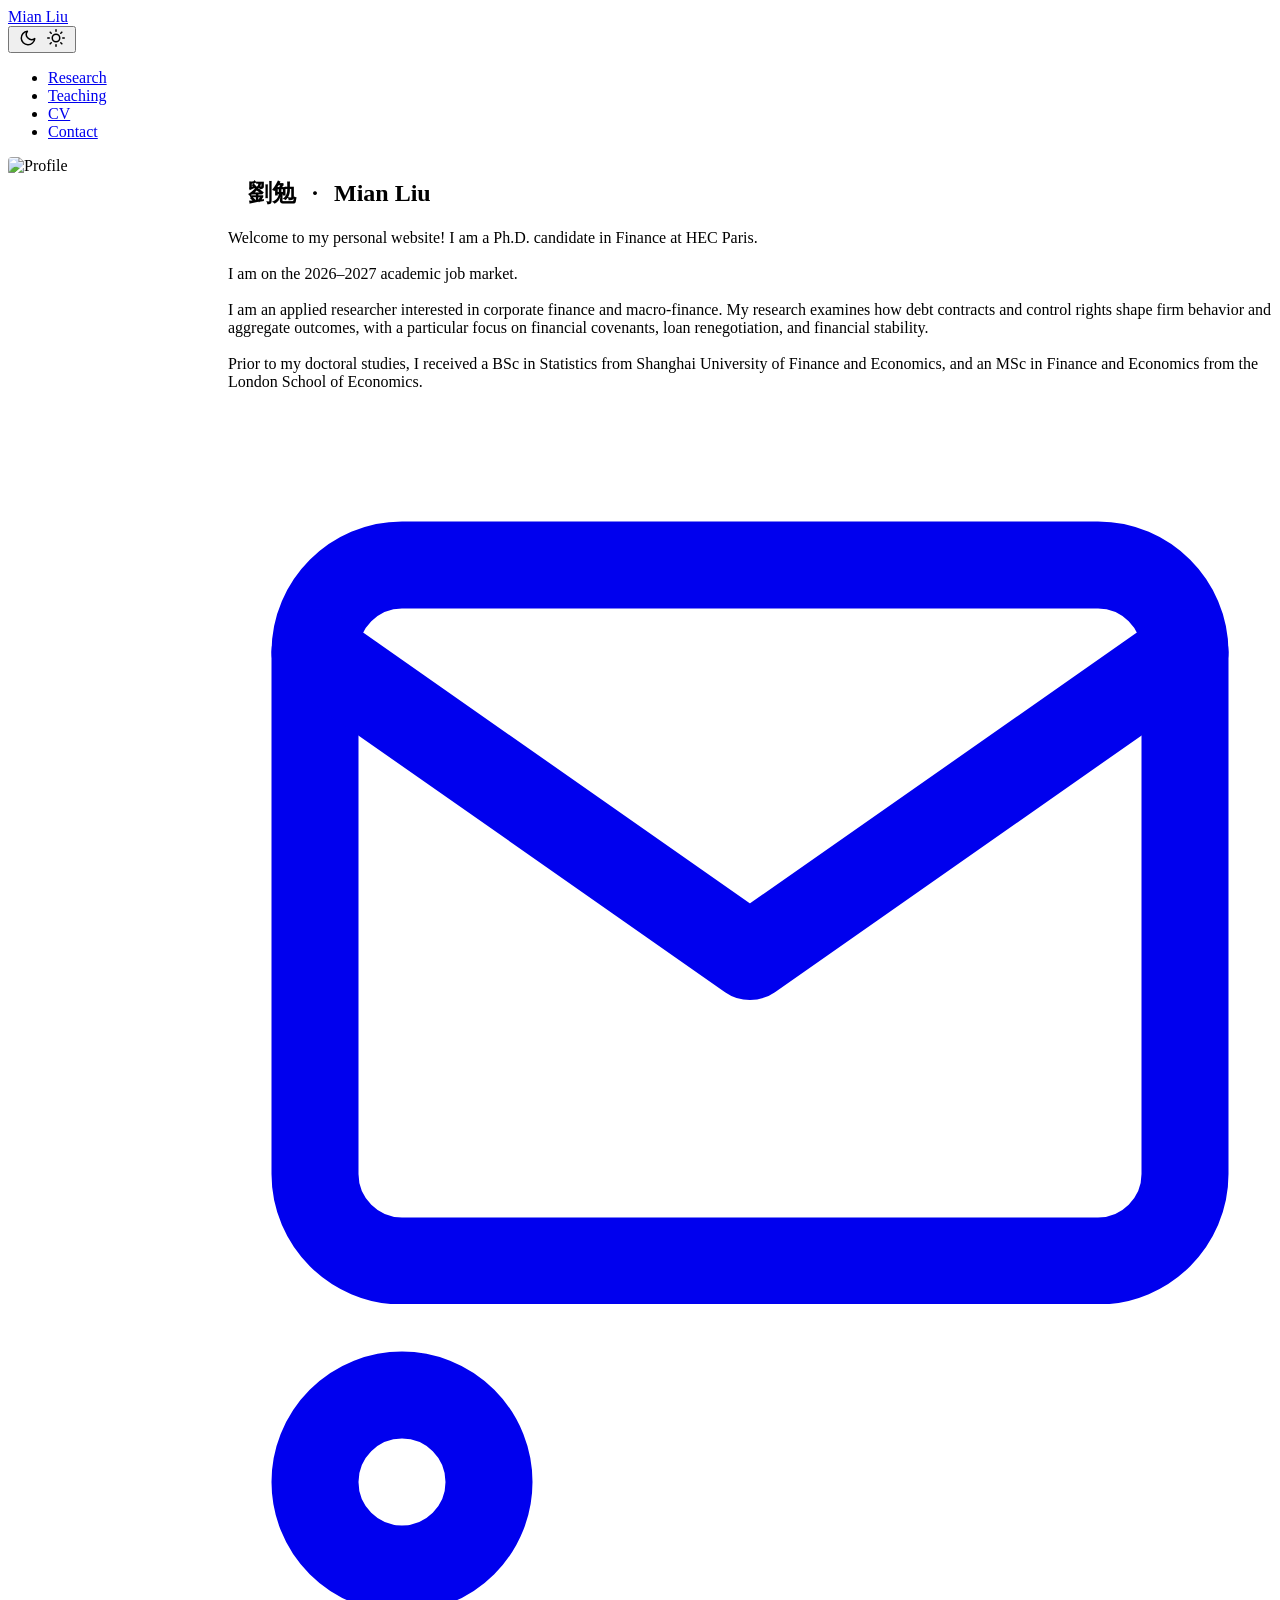
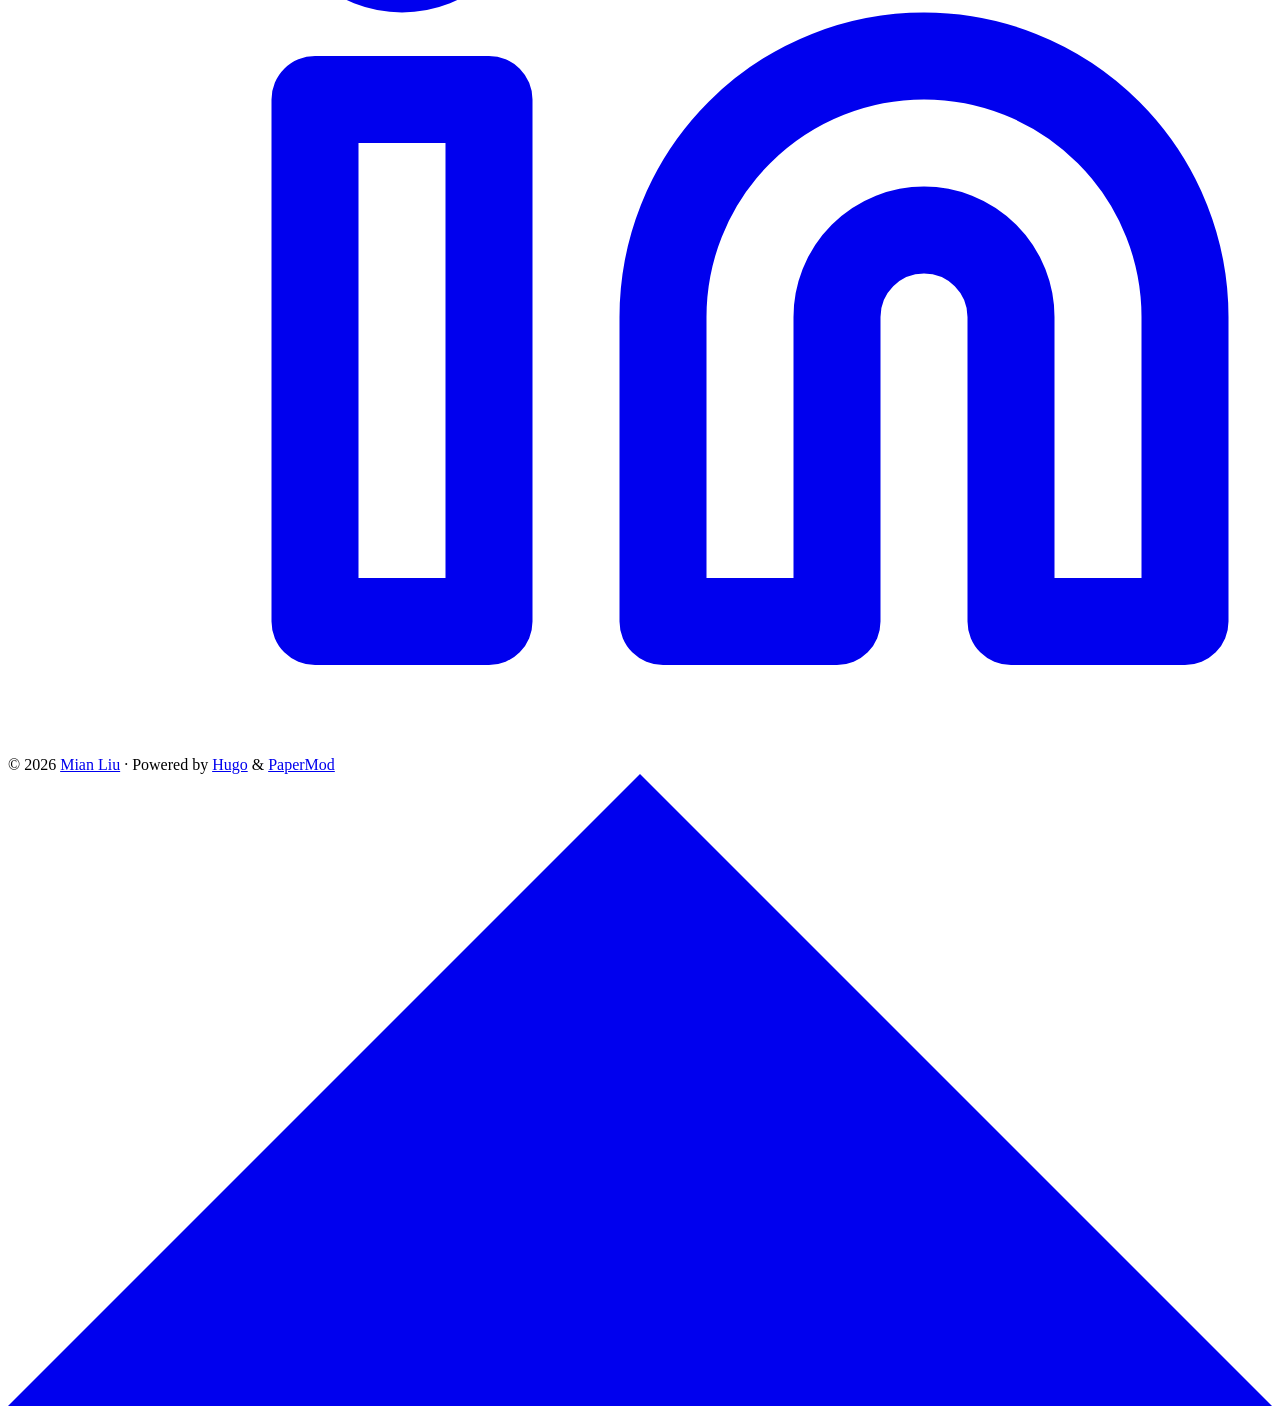
==== public/index.html @ 2e4a5d7d "Initial Hugo site" ====
<!DOCTYPE html>
<html lang="en" dir="auto" data-theme="auto">

<head>
	<meta name="generator" content="Hugo 0.159.2"><script src="/livereload.js?mindelay=10&amp;v=2&amp;port=1313&amp;path=livereload" data-no-instant defer></script><meta charset="utf-8">
<meta http-equiv="X-UA-Compatible" content="IE=edge">
<meta name="viewport" content="width=device-width, initial-scale=1, shrink-to-fit=no">
<meta name="robots" content="noindex, nofollow">
<title>Mian Liu</title>

<meta name="description" content="">
<meta name="author" content="">
<link rel="canonical" href="http://localhost:1313/">
<link crossorigin="anonymous" href="/assets/css/stylesheet.12c2a9741ca11283a8c9490ec55f99354983296b3081fb38ef15568bbf6c0d68.css" integrity="sha256-EsKpdByhEoOoyUkOxV&#43;ZNUmDKWswgfs47xVWi79sDWg=" rel="preload stylesheet" as="style">
<link rel="icon" href="http://localhost:1313/favicon.ico">
<link rel="icon" type="image/png" sizes="16x16" href="http://localhost:1313/favicon-16x16.png">
<link rel="icon" type="image/png" sizes="32x32" href="http://localhost:1313/favicon-32x32.png">
<link rel="apple-touch-icon" href="http://localhost:1313/apple-touch-icon.png">
<link rel="mask-icon" href="http://localhost:1313/safari-pinned-tab.svg">
<meta name="theme-color" content="#2e2e33">
<meta name="msapplication-TileColor" content="#2e2e33">
<link rel="alternate" type="application/rss+xml" href="http://localhost:1313/index.xml" title="rss">
<link rel="alternate" hreflang="en" href="http://localhost:1313/">
<noscript>
    <style>
        #theme-toggle,
        .top-link {
            display: none;
        }

    </style>
    <style>
        @media (prefers-color-scheme: dark) {
            :root {
                --theme: rgb(29, 30, 32);
                --entry: rgb(46, 46, 51);
                --primary: rgb(218, 218, 219);
                --secondary: rgb(155, 156, 157);
                --tertiary: rgb(65, 66, 68);
                --content: rgb(196, 196, 197);
                --code-block-bg: rgb(46, 46, 51);
                --code-bg: rgb(55, 56, 62);
                --border: rgb(51, 51, 51);
                color-scheme: dark;
            }

            .list {
                background: var(--theme);
            }

            .toc {
                background: var(--entry);
            }
        }

        @media (prefers-color-scheme: light) {
            .list::-webkit-scrollbar-thumb {
                border-color: var(--code-bg);
            }
        }

    </style>
</noscript>
<script>
    if (localStorage.getItem("pref-theme") === "dark") {
        document.querySelector("html").dataset.theme = 'dark';
    } else if (localStorage.getItem("pref-theme") === "light") {
       document.querySelector("html").dataset.theme = 'light';
    } else if (window.matchMedia('(prefers-color-scheme: dark)').matches) {
        document.querySelector("html").dataset.theme = 'dark';
    } else {
        document.querySelector("html").dataset.theme = 'light';
    }

</script>
</head>
<body class="list" id="top">
    <header class="header">
    <nav class="nav">
        <div class="logo">
            <a href="http://localhost:1313/" accesskey="h" title="Mian Liu (Alt + H)">Mian Liu</a>
            <div class="logo-switches">
                <button id="theme-toggle" accesskey="t" title="(Alt + T)" aria-label="Toggle theme">
                    <svg id="moon" xmlns="http://www.w3.org/2000/svg" width="24" height="18" viewBox="0 0 24 24"
                        fill="none" stroke="currentColor" stroke-width="2" stroke-linecap="round"
                        stroke-linejoin="round">
                        <path d="M21 12.79A9 9 0 1 1 11.21 3 7 7 0 0 0 21 12.79z"></path>
                    </svg>
                    <svg id="sun" xmlns="http://www.w3.org/2000/svg" width="24" height="18" viewBox="0 0 24 24"
                        fill="none" stroke="currentColor" stroke-width="2" stroke-linecap="round"
                        stroke-linejoin="round">
                        <circle cx="12" cy="12" r="5"></circle>
                        <line x1="12" y1="1" x2="12" y2="3"></line>
                        <line x1="12" y1="21" x2="12" y2="23"></line>
                        <line x1="4.22" y1="4.22" x2="5.64" y2="5.64"></line>
                        <line x1="18.36" y1="18.36" x2="19.78" y2="19.78"></line>
                        <line x1="1" y1="12" x2="3" y2="12"></line>
                        <line x1="21" y1="12" x2="23" y2="12"></line>
                        <line x1="4.22" y1="19.78" x2="5.64" y2="18.36"></line>
                        <line x1="18.36" y1="5.64" x2="19.78" y2="4.22"></line>
                    </svg>
                </button>
            </div>
        </div>
        <ul id="menu">
            <li>
                <a href="http://localhost:1313/research/" title="Research">
                    <span>Research</span>
                </a>
            </li>
            <li>
                <a href="http://localhost:1313/teaching/" title="Teaching">
                    <span>Teaching</span>
                </a>
            </li>
            <li>
                <a href="http://localhost:1313/files/cv_mliu.pdf" title="CV">
                    <span>CV</span>
                </a>
            </li>
            <li>
                <a href="http://localhost:1313/contact/" title="Contact">
                    <span>Contact</span>
                </a>
            </li>
        </ul>
    </nav>
</header>
<main class="main"> 
<article class="first-entry home-info">
  <div style="display: flex; align-items: flex-start; gap: 2.5rem; width: 100%;">

    
    <div style="flex-shrink: 0;">
      <img src="/images/profile.png" alt="Profile"
           style="width: 180px; display: block; border-radius: 4px;">
    </div>

    
    <div style="flex: 1; min-width: 0; width: 100%;">
      <h1 class="home-info-title"><span style='margin: 0 20px;'> 劉勉 <span style='margin: 0 10px;'>·</span> Mian Liu</h1>
      <div class="entry-content">
        <p style="max-width: 100%; margin: 0; white-space: normal;">Welcome to my personal website! I am a Ph.D. candidate in Finance at HEC Paris.<br><br>
  I am on the 2026–2027 academic job market.<br><br>
  I am an applied researcher interested in corporate finance and macro-finance. 
  My research examines how debt contracts and control rights shape firm behavior and aggregate outcomes, with a particular focus on financial covenants, loan renegotiation, and financial stability.<br><br>
  Prior to my doctoral studies, I received a BSc in Statistics from Shanghai University of Finance and Economics, and an MSc in Finance and Economics from the London School of Economics.
  </p>
      </div>
      <div class="social-icons">
        <a href="mailto:mian.liu@hec.edu" target="_blank" rel="noopener noreferrer me"><svg xmlns="http://www.w3.org/2000/svg" viewBox="0 0 24 21" fill="none" stroke="currentColor" stroke-width="2"
    stroke-linecap="round" stroke-linejoin="round">
    <path d="M4 4h16c1.1 0 2 .9 2 2v12c0 1.1-.9 2-2 2H4c-1.1 0-2-.9-2-2V6c0-1.1.9-2 2-2z"></path>
    <polyline points="22,6 12,13 2,6"></polyline>
</svg>
        </a>
        <a href="https://www.linkedin.com/in/mian-liu-a80a751a4/" target="_blank" rel="noopener noreferrer me"><svg xmlns="http://www.w3.org/2000/svg" viewBox="0 0 24 24" fill="none" stroke="currentColor" stroke-width="2"
    stroke-linecap="round" stroke-linejoin="round">
    <path d="M16 8a6 6 0 0 1 6 6v7h-4v-7a2 2 0 0 0-2-2 2 2 0 0 0-2 2v7h-4v-7a6 6 0 0 1 6-6z"></path>
    <rect x="2" y="9" width="4" height="12"></rect>
    <circle cx="4" cy="4" r="2"></circle>
</svg>
        </a>
      </div>
    </div>

  </div>
</article>
    </main>
    
<footer class="footer">
        <span>&copy; 2026 <a href="http://localhost:1313/">Mian Liu</a></span> · 

    <span>
        Powered by
        <a href="https://gohugo.io/" rel="noopener noreferrer" target="_blank">Hugo</a> &
        <a href="https://github.com/adityatelange/hugo-PaperMod/" rel="noopener" target="_blank">PaperMod</a>
    </span>
</footer>
<a href="#top" aria-label="go to top" title="Go to Top (Alt + G)" class="top-link" id="top-link" accesskey="g">
    <svg xmlns="http://www.w3.org/2000/svg" viewBox="0 0 12 6" fill="currentColor">
        <path d="M12 6H0l6-6z" />
    </svg>
</a>

<script>
    let menu = document.getElementById('menu');
    if (menu) {
        
        const scrollPosition = localStorage.getItem("menu-scroll-position");
        if (scrollPosition) {
            menu.scrollLeft = parseInt(scrollPosition, 10);
        }
        
        menu.onscroll = function () {
            localStorage.setItem("menu-scroll-position", menu.scrollLeft);
        }
    }

    document.querySelectorAll('a[href^="#"]').forEach(anchor => {
        anchor.addEventListener("click", function (e) {
            e.preventDefault();
            var id = this.getAttribute("href").substr(1);
            if (!window.matchMedia('(prefers-reduced-motion: reduce)').matches) {
                document.querySelector(`[id='${decodeURIComponent(id)}']`).scrollIntoView({
                    behavior: "smooth"
                });
            } else {
                document.querySelector(`[id='${decodeURIComponent(id)}']`).scrollIntoView();
            }
            if (id === "top") {
                history.replaceState(null, null, " ");
            } else {
                history.pushState(null, null, `#${id}`);
            }
        });
    });

</script>
<script>
    var mybutton = document.getElementById("top-link");
    window.onscroll = function () {
        if (document.body.scrollTop > 800 || document.documentElement.scrollTop > 800) {
            mybutton.style.visibility = "visible";
            mybutton.style.opacity = "1";
        } else {
            mybutton.style.visibility = "hidden";
            mybutton.style.opacity = "0";
        }
    };

</script>
<script>
    document.getElementById("theme-toggle").addEventListener("click", () => {
        const html = document.querySelector("html");
        if (html.dataset.theme === "dark") {
            html.dataset.theme = 'light';
            localStorage.setItem("pref-theme", 'light');
        } else {
            html.dataset.theme = 'dark';
            localStorage.setItem("pref-theme", 'dark');
        }
    })

</script>
</body>

</html>
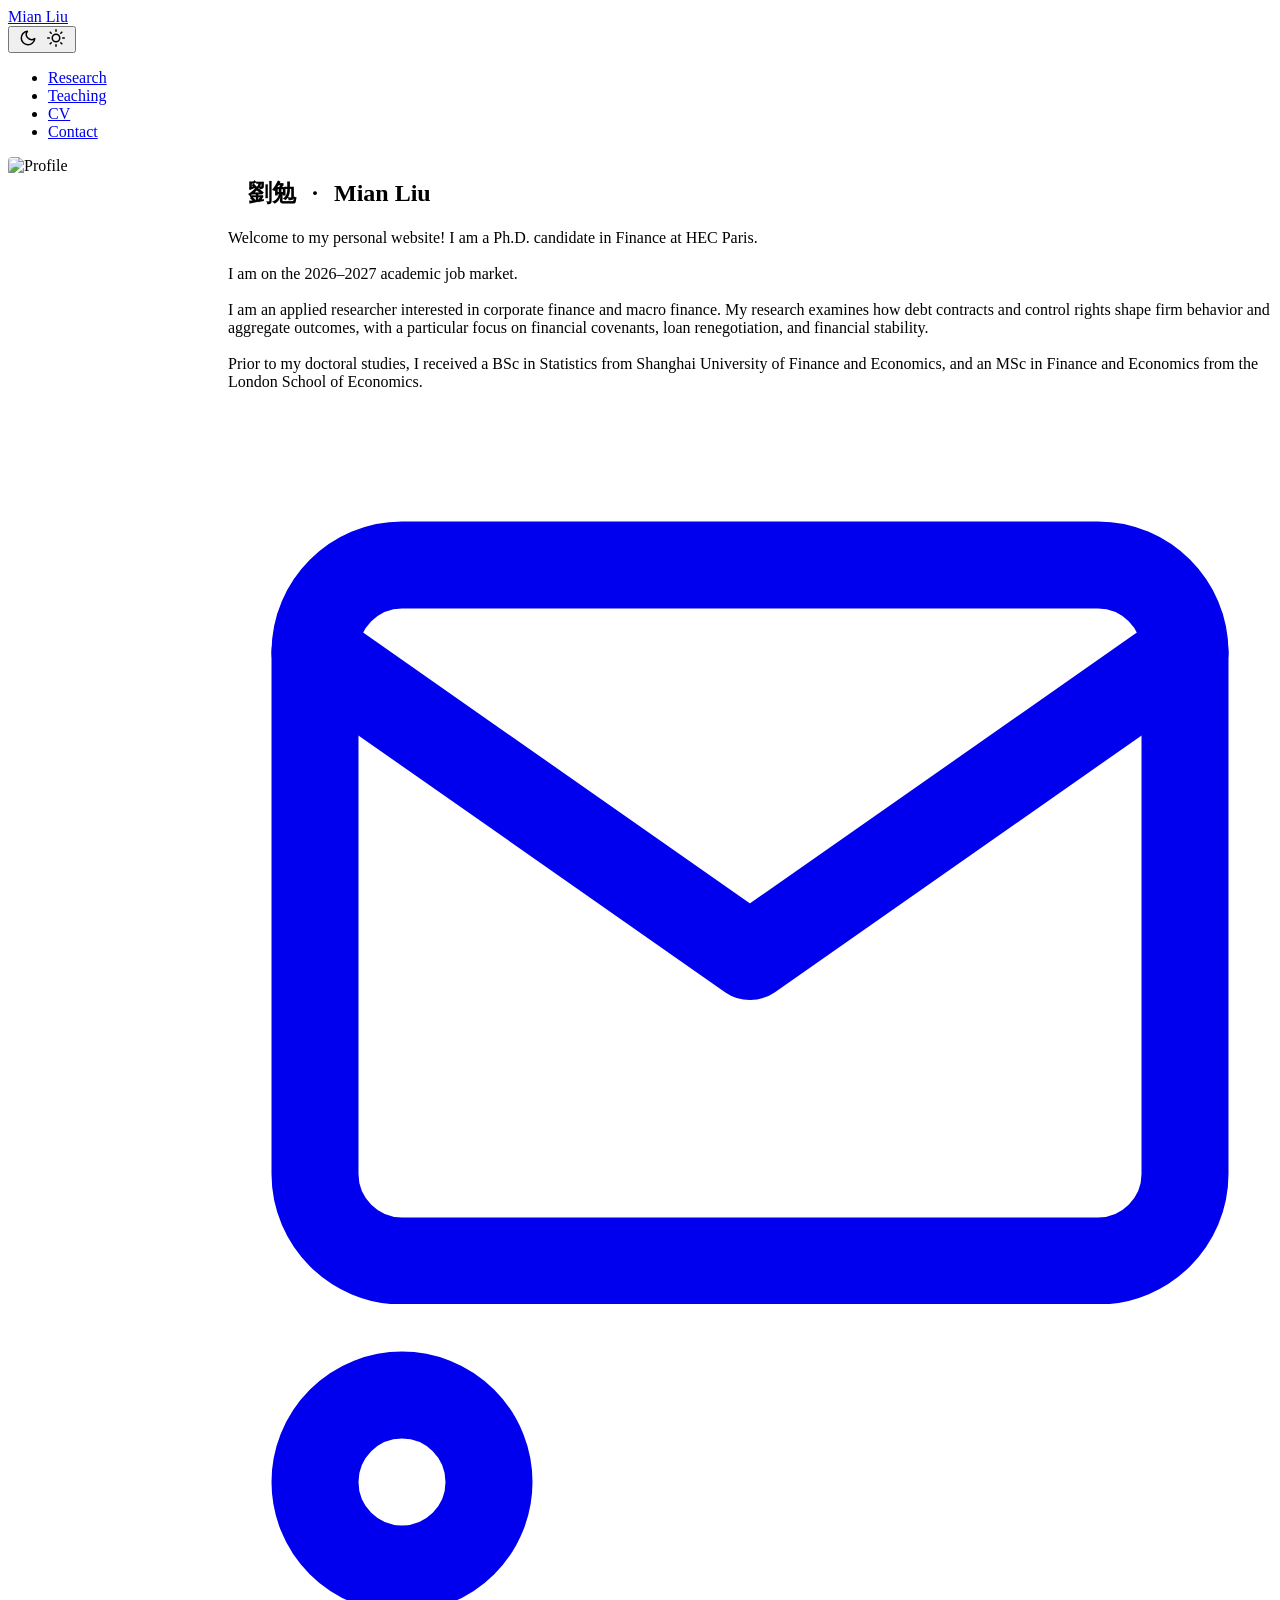
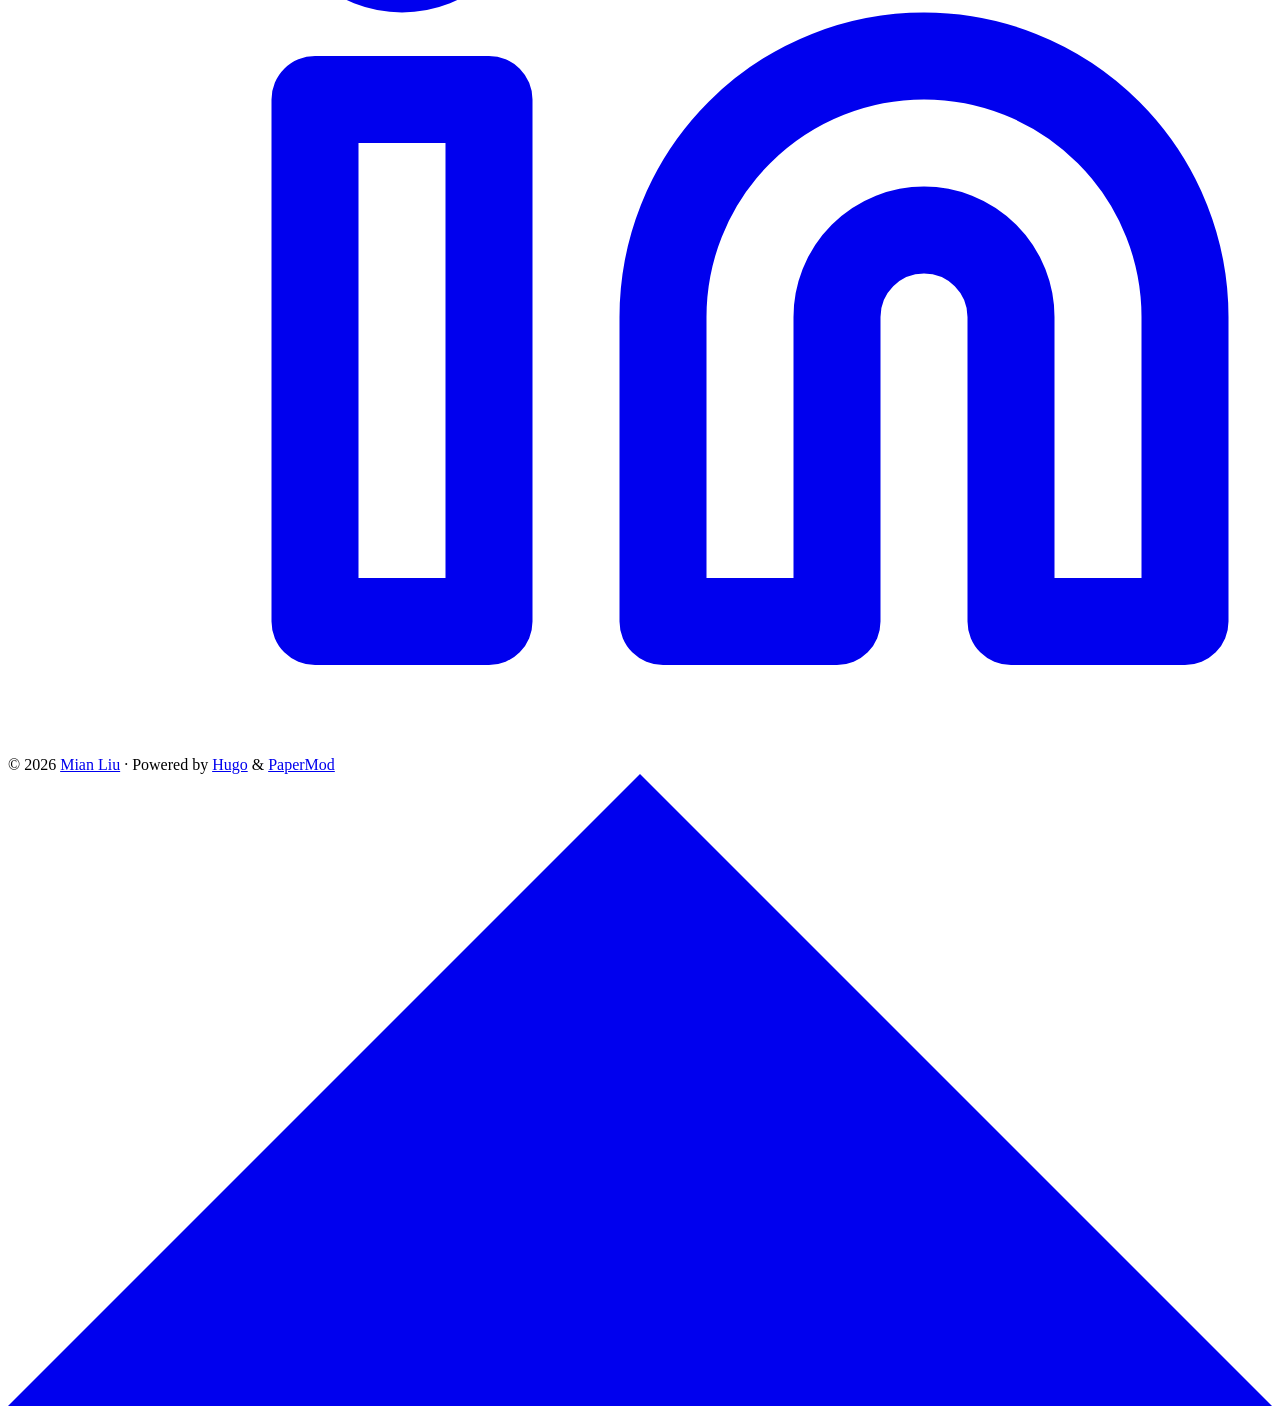
==== commit 63001e2d: "Add Google Search Console verification file" ====
--- a/public/index.html
+++ b/public/index.html
@@ -142,7 +142,7 @@
       <div class="entry-content">
         <p style="max-width: 100%; margin: 0; white-space: normal;">Welcome to my personal website! I am a Ph.D. candidate in Finance at HEC Paris.<br><br>
   I am on the 2026–2027 academic job market.<br><br>
-  I am an applied researcher interested in corporate finance and macro-finance. 
+  I am an applied researcher interested in corporate finance and macro finance. 
   My research examines how debt contracts and control rights shape firm behavior and aggregate outcomes, with a particular focus on financial covenants, loan renegotiation, and financial stability.<br><br>
   Prior to my doctoral studies, I received a BSc in Statistics from Shanghai University of Finance and Economics, and an MSc in Finance and Economics from the London School of Economics.
   </p>
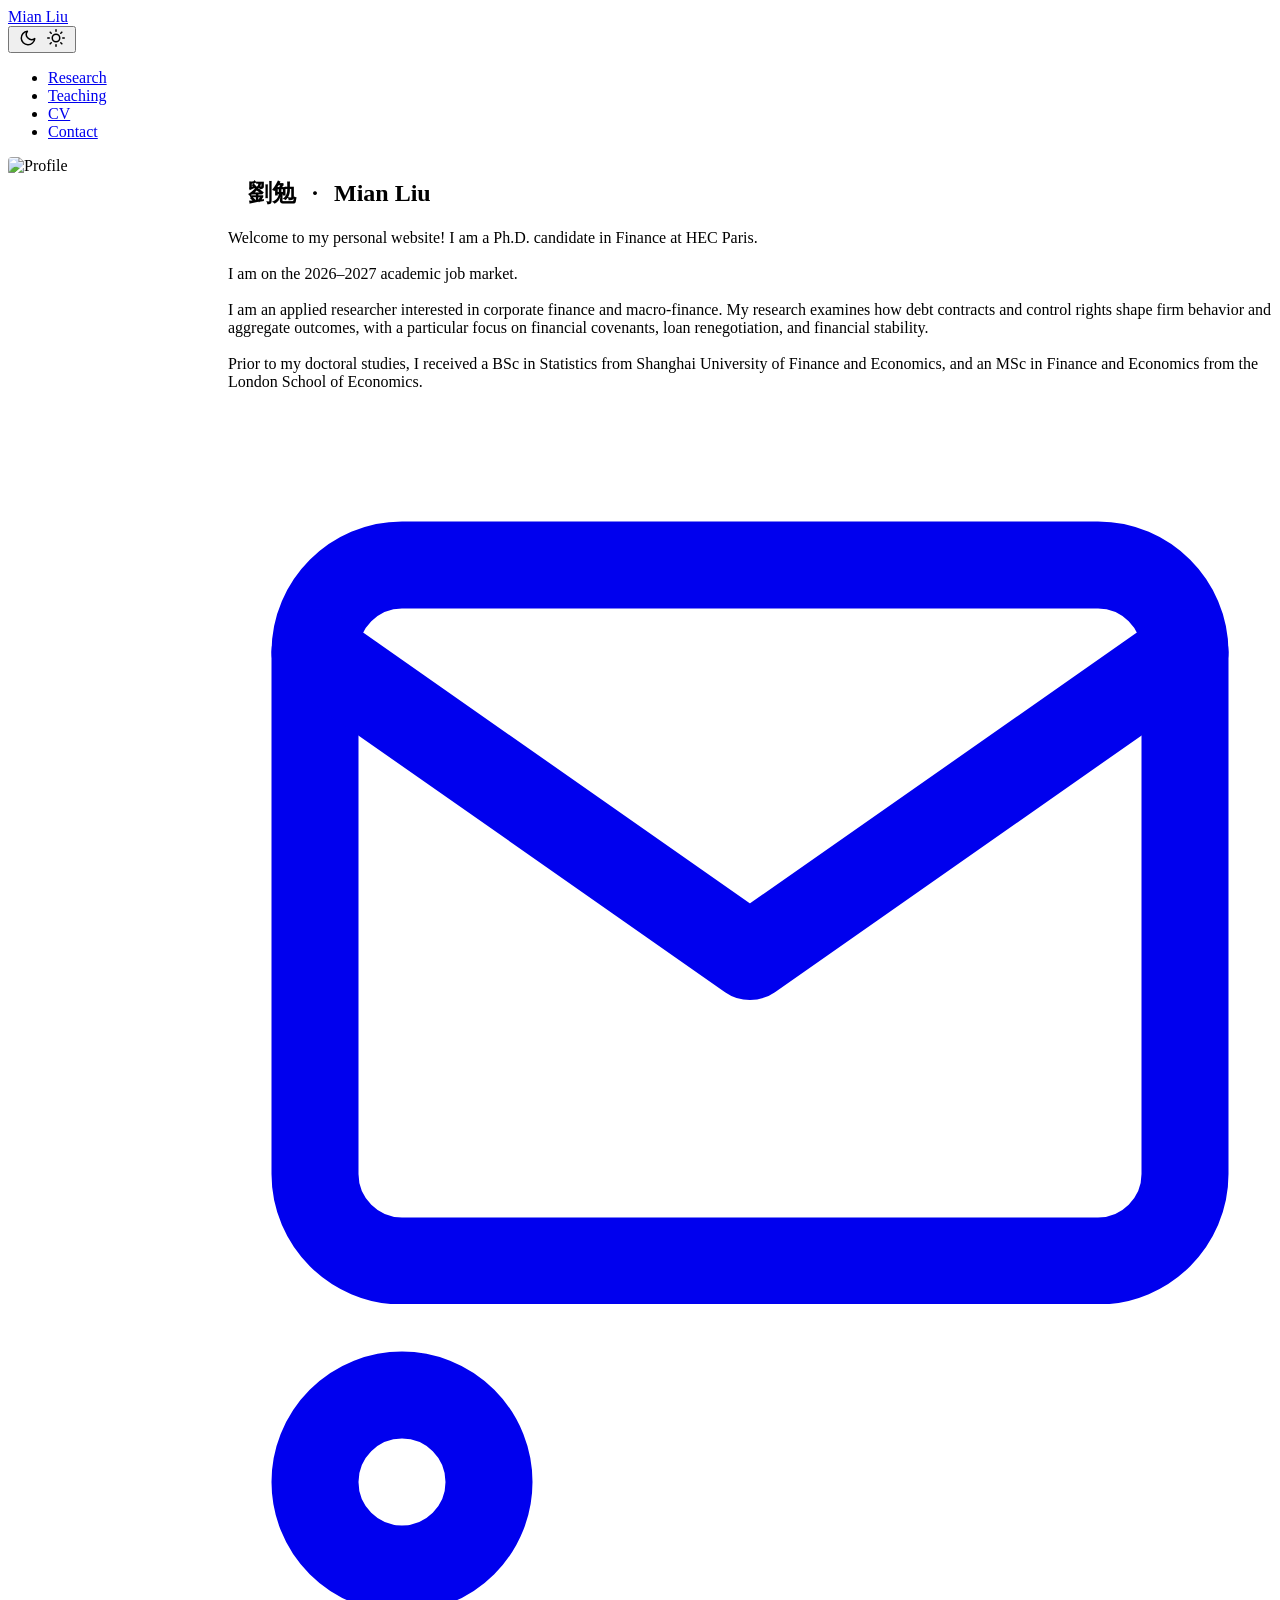
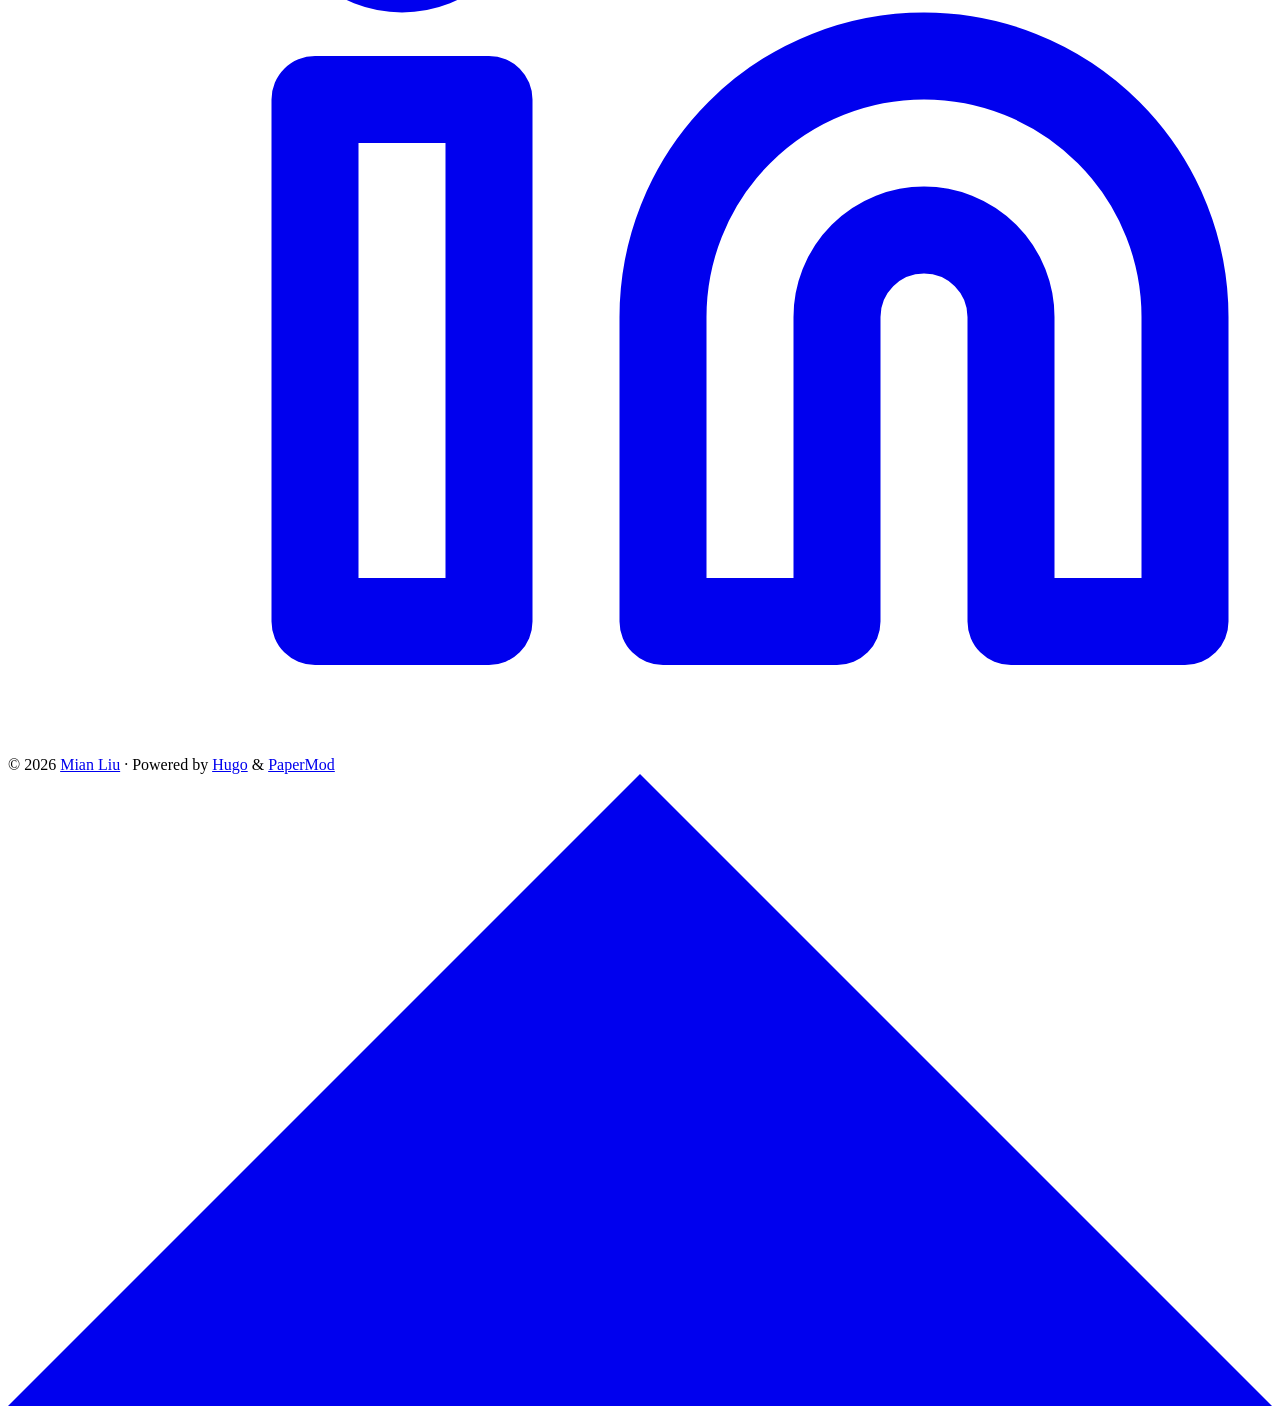
==== commit c2f65769: "Update site" ====
--- a/public/index.html
+++ b/public/index.html
@@ -142,7 +142,7 @@
       <div class="entry-content">
         <p style="max-width: 100%; margin: 0; white-space: normal;">Welcome to my personal website! I am a Ph.D. candidate in Finance at HEC Paris.<br><br>
   I am on the 2026–2027 academic job market.<br><br>
-  I am an applied researcher interested in corporate finance and macro finance. 
+  I am an applied researcher interested in corporate finance and macro-finance. 
   My research examines how debt contracts and control rights shape firm behavior and aggregate outcomes, with a particular focus on financial covenants, loan renegotiation, and financial stability.<br><br>
   Prior to my doctoral studies, I received a BSc in Statistics from Shanghai University of Finance and Economics, and an MSc in Finance and Economics from the London School of Economics.
   </p>
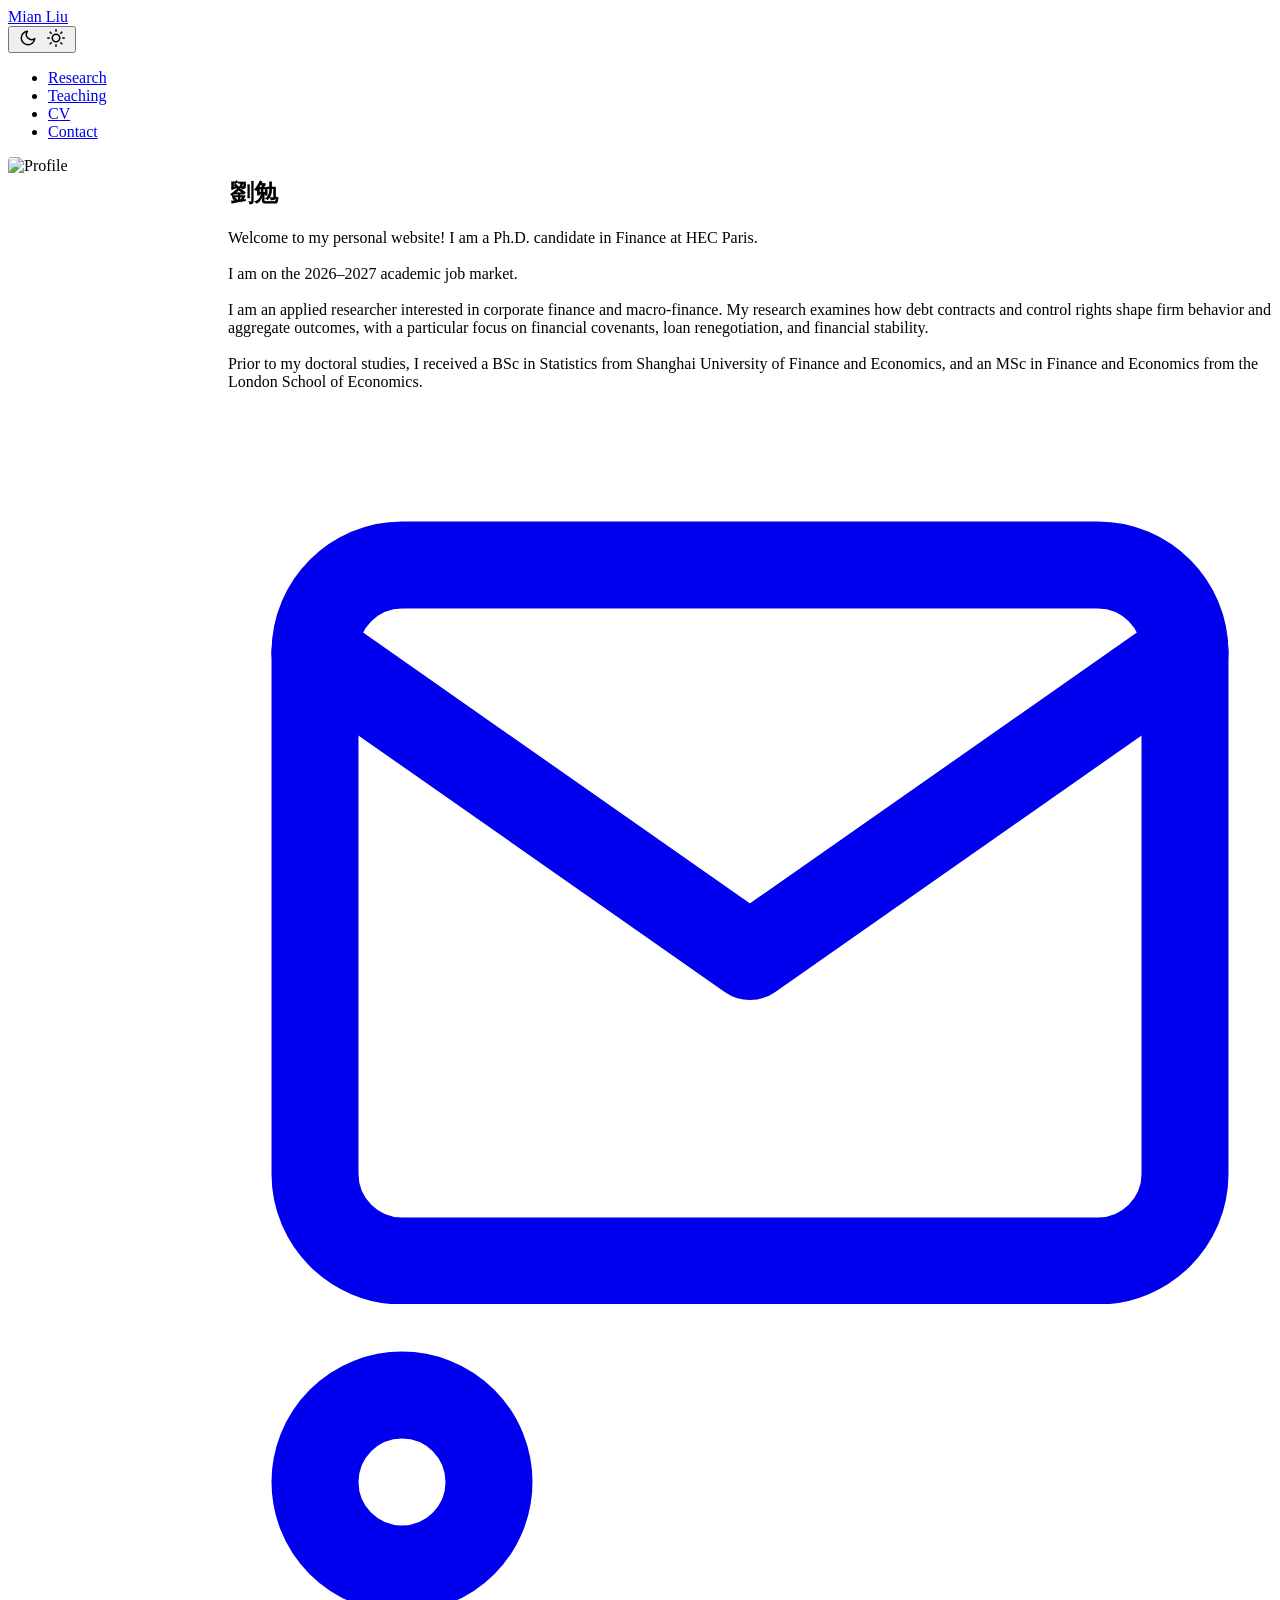
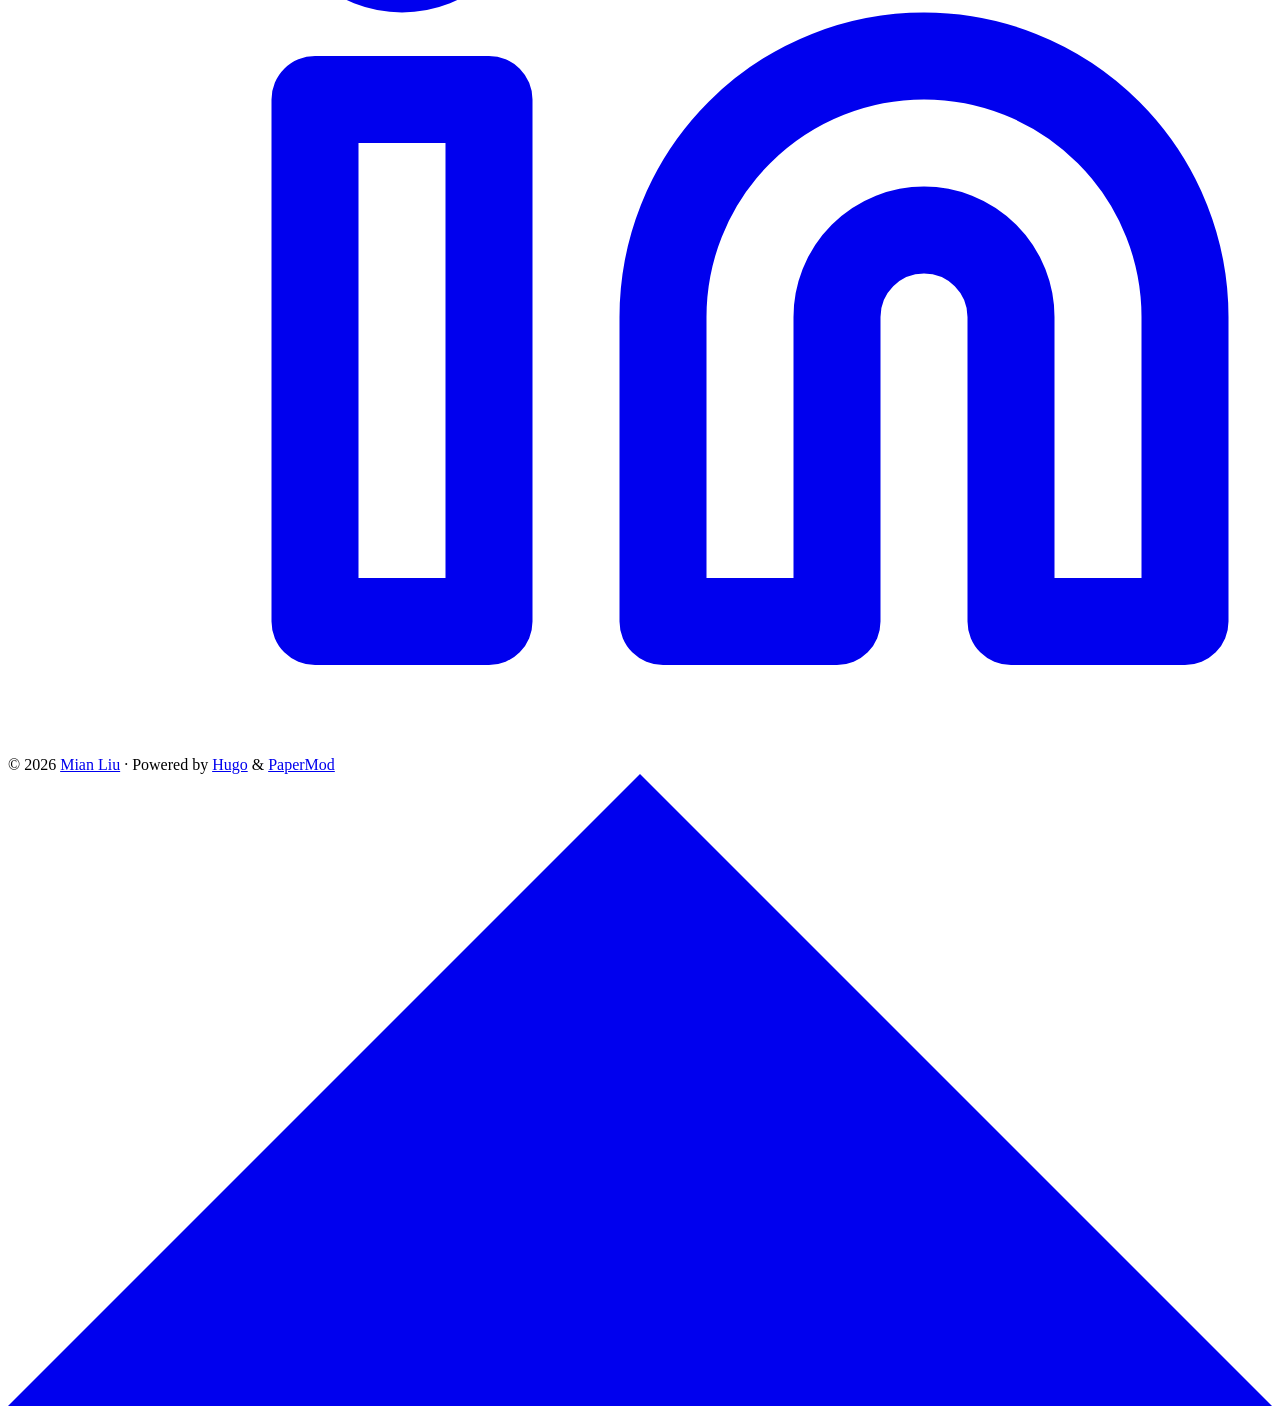
==== commit e4d0ab36: "Update site" ====
--- a/public/index.html
+++ b/public/index.html
@@ -11,7 +11,7 @@
 <meta name="description" content="">
 <meta name="author" content="">
 <link rel="canonical" href="http://localhost:1313/">
-<link crossorigin="anonymous" href="/assets/css/stylesheet.12c2a9741ca11283a8c9490ec55f99354983296b3081fb38ef15568bbf6c0d68.css" integrity="sha256-EsKpdByhEoOoyUkOxV&#43;ZNUmDKWswgfs47xVWi79sDWg=" rel="preload stylesheet" as="style">
+<link crossorigin="anonymous" href="/assets/css/stylesheet.5edf19ad6794a789544f10c77c0b93c62603f194a033fffcf06ab7fd06ae7c3f.css" integrity="sha256-Xt8ZrWeUp4lUTxDHfAuTxiYD8ZSgM//88Gq3/QaufD8=" rel="preload stylesheet" as="style">
 <link rel="icon" href="http://localhost:1313/favicon.ico">
 <link rel="icon" type="image/png" sizes="16x16" href="http://localhost:1313/favicon-16x16.png">
 <link rel="icon" type="image/png" sizes="32x32" href="http://localhost:1313/favicon-32x32.png">
@@ -138,7 +138,7 @@
 
     
     <div style="flex: 1; min-width: 0; width: 100%;">
-      <h1 class="home-info-title"><span style='margin: 0 20px;'> 劉勉 <span style='margin: 0 10px;'>·</span> Mian Liu</h1>
+      <h1 class="home-info-title"><span style='margin: 0 2px;'> 劉勉</h1>
       <div class="entry-content">
         <p style="max-width: 100%; margin: 0; white-space: normal;">Welcome to my personal website! I am a Ph.D. candidate in Finance at HEC Paris.<br><br>
   I am on the 2026–2027 academic job market.<br><br>
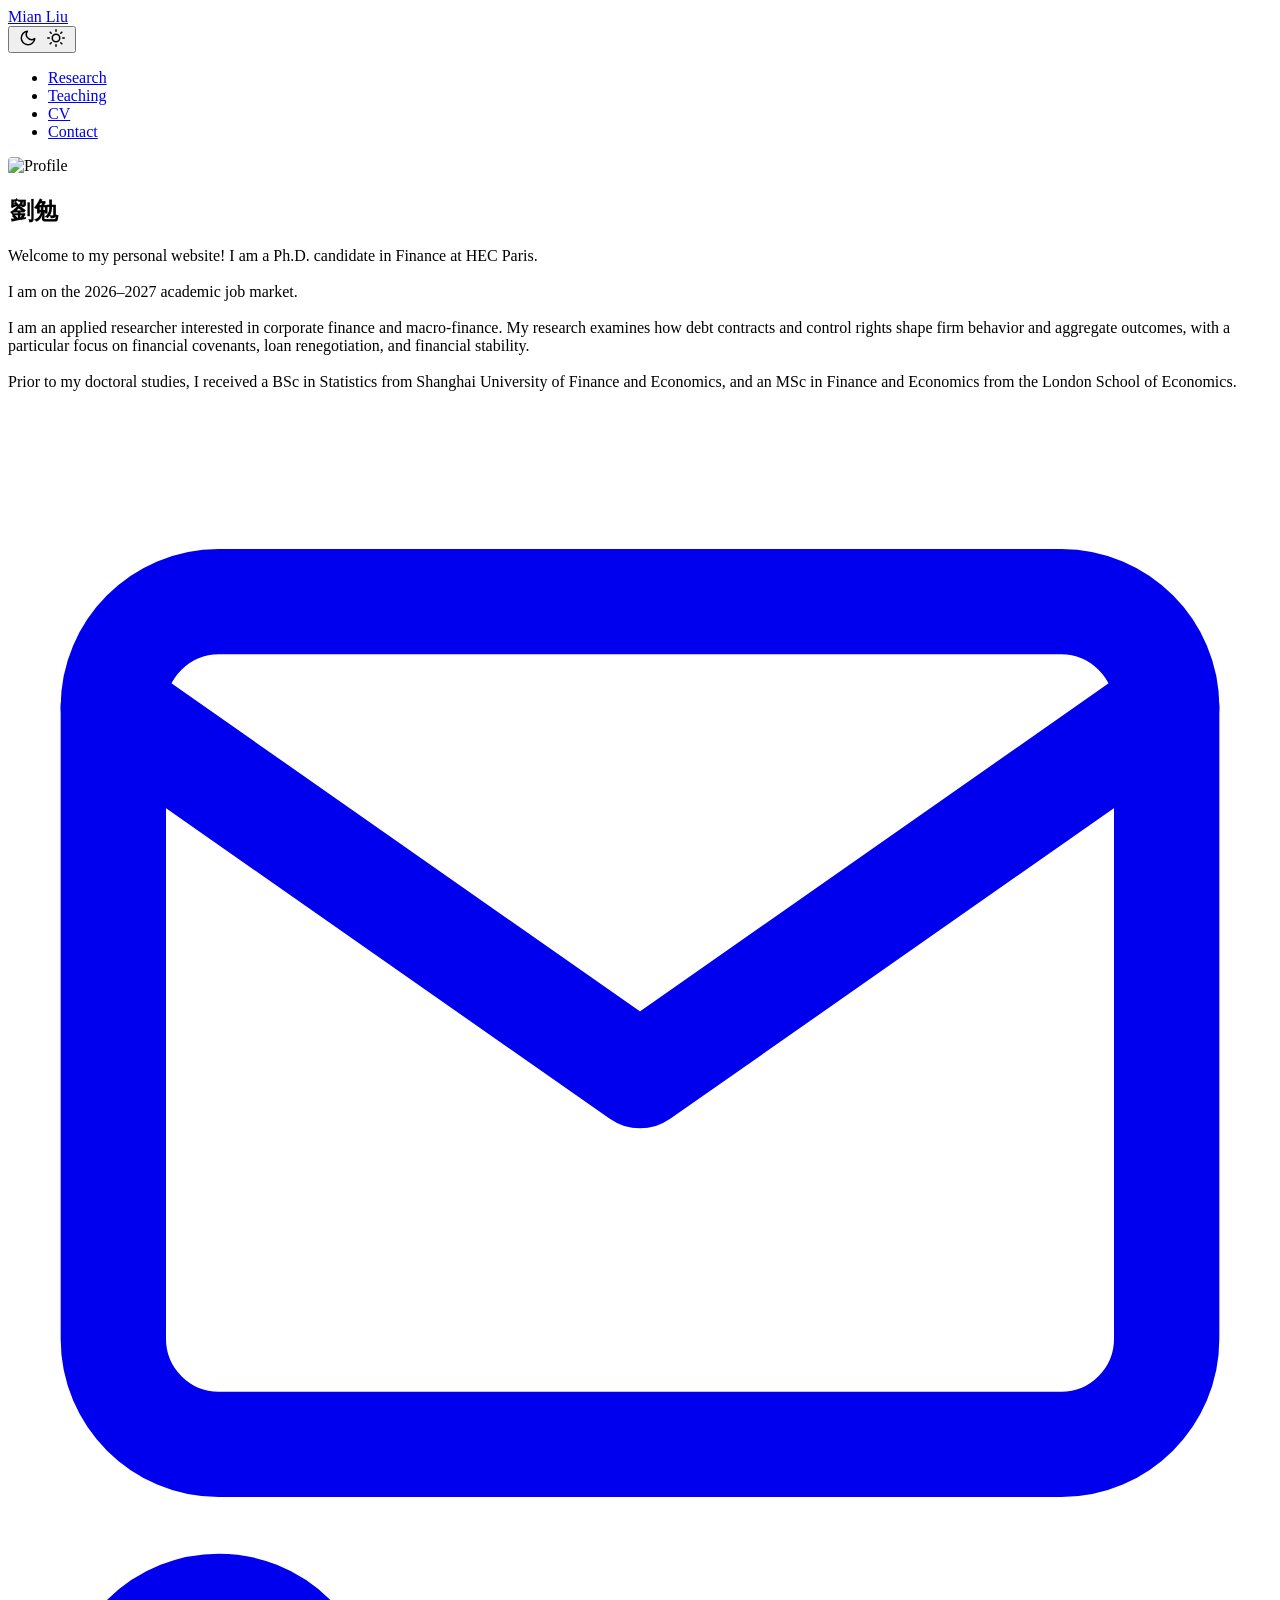
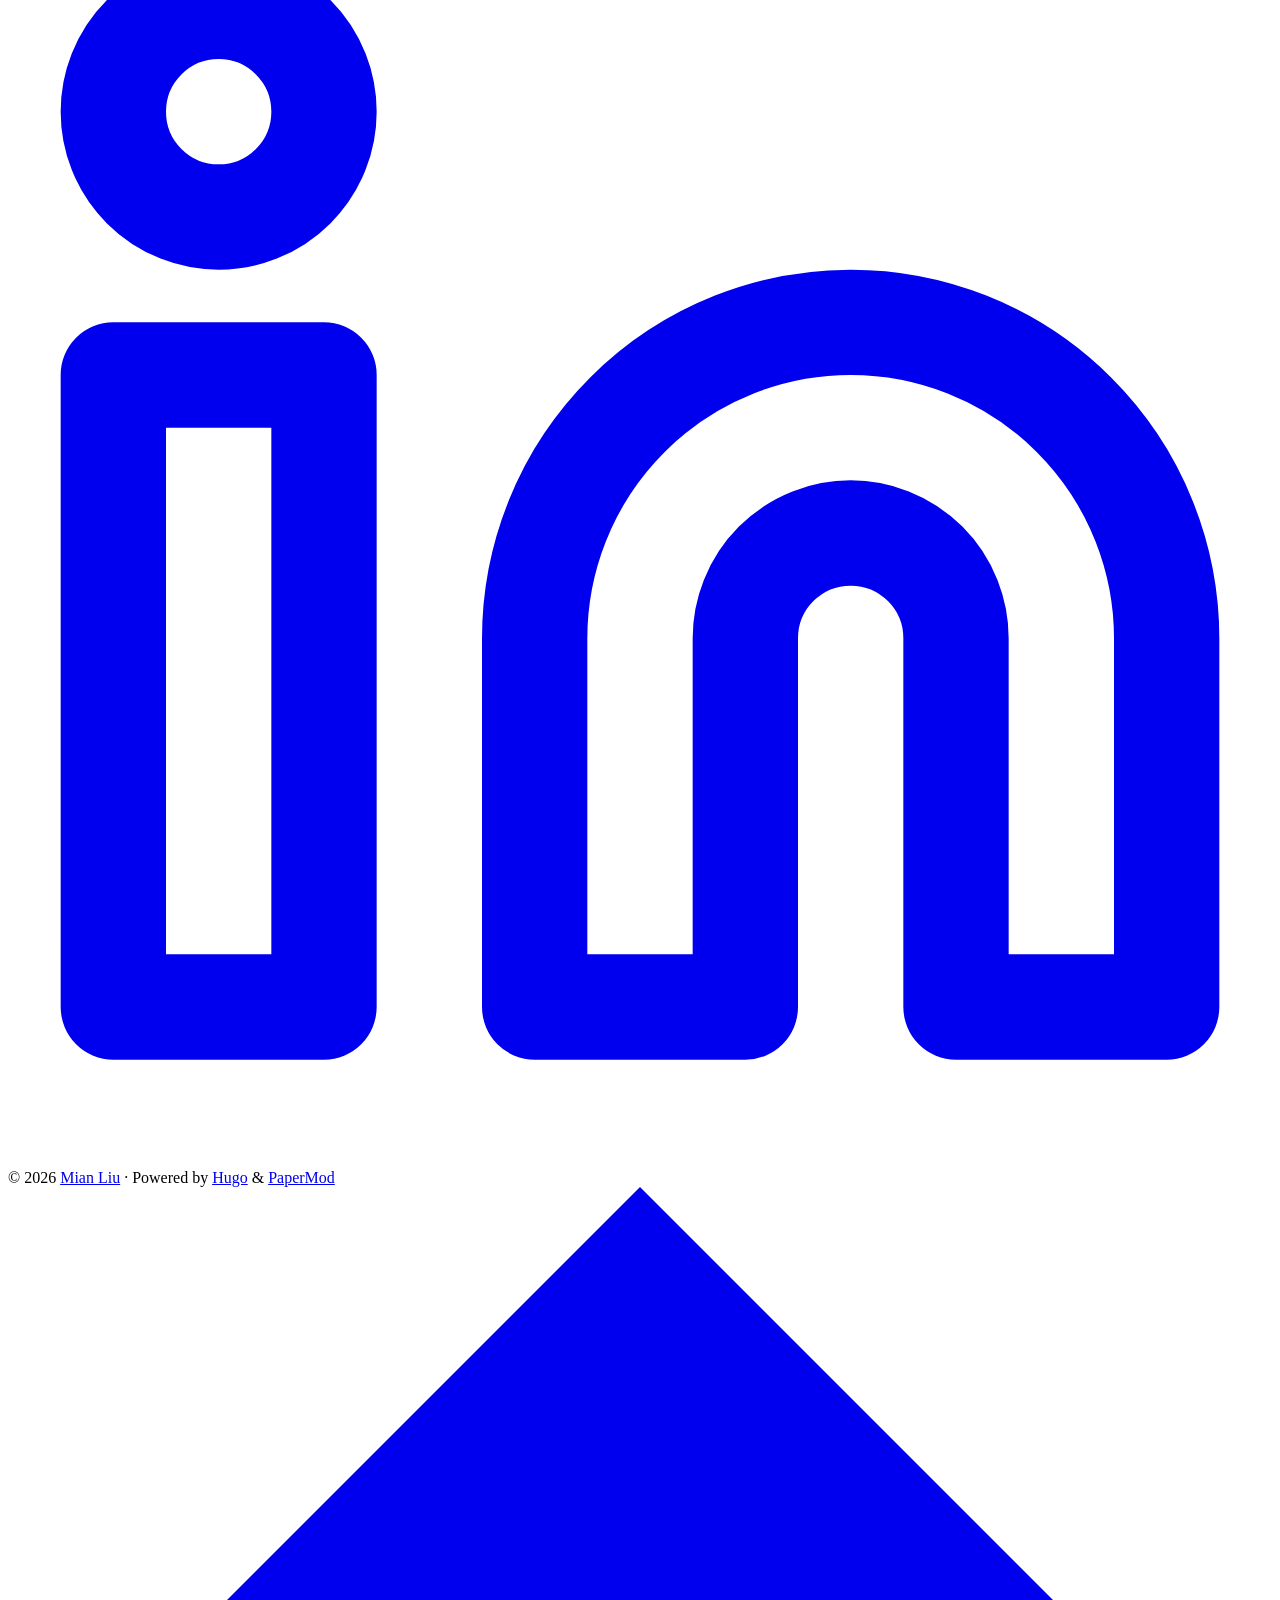
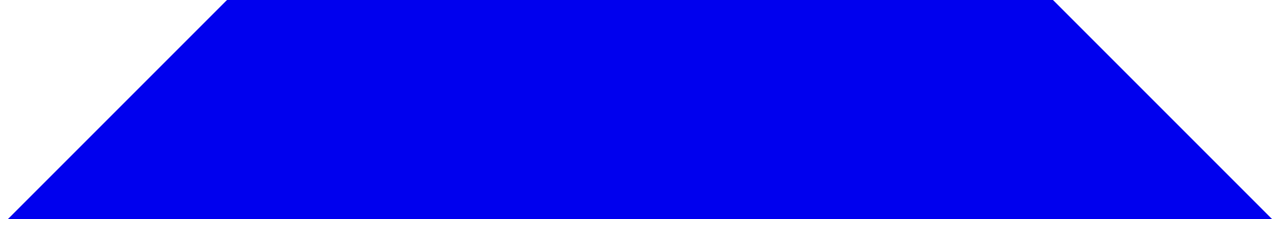
==== commit d26877db: "Update site" ====
--- a/public/index.html
+++ b/public/index.html
@@ -11,7 +11,7 @@
 <meta name="description" content="">
 <meta name="author" content="">
 <link rel="canonical" href="http://localhost:1313/">
-<link crossorigin="anonymous" href="/assets/css/stylesheet.5edf19ad6794a789544f10c77c0b93c62603f194a033fffcf06ab7fd06ae7c3f.css" integrity="sha256-Xt8ZrWeUp4lUTxDHfAuTxiYD8ZSgM//88Gq3/QaufD8=" rel="preload stylesheet" as="style">
+<link crossorigin="anonymous" href="/assets/css/stylesheet.ec73468c5784ffdcd01e4eefe2bf34fac41e992c01b84a3ab106457dbb23d5a1.css" integrity="sha256-7HNGjFeE/9zQHk7v4r80&#43;sQemSwBuEo6sQZFfbsj1aE=" rel="preload stylesheet" as="style">
 <link rel="icon" href="http://localhost:1313/favicon.ico">
 <link rel="icon" type="image/png" sizes="16x16" href="http://localhost:1313/favicon-16x16.png">
 <link rel="icon" type="image/png" sizes="32x32" href="http://localhost:1313/favicon-32x32.png">
@@ -127,25 +127,31 @@
     </nav>
 </header>
 <main class="main"> 
+
 <article class="first-entry home-info">
-  <div style="display: flex; align-items: flex-start; gap: 2.5rem; width: 100%;">
+
+  <div class="homepage-profile">
 
     
-    <div style="flex-shrink: 0;">
+    <div class="homepage-profile-image">
       <img src="/images/profile.png" alt="Profile"
            style="width: 180px; display: block; border-radius: 4px;">
     </div>
 
     
-    <div style="flex: 1; min-width: 0; width: 100%;">
+    <div class="homepage-profile-text">
+
       <h1 class="home-info-title"><span style='margin: 0 2px;'> 劉勉</h1>
+
       <div class="entry-content">
-        <p style="max-width: 100%; margin: 0; white-space: normal;">Welcome to my personal website! I am a Ph.D. candidate in Finance at HEC Paris.<br><br>
+        <p style="max-width: 100%; margin: 0; white-space: normal;">
+          Welcome to my personal website! I am a Ph.D. candidate in Finance at HEC Paris.<br><br>
   I am on the 2026–2027 academic job market.<br><br>
   I am an applied researcher interested in corporate finance and macro-finance. 
   My research examines how debt contracts and control rights shape firm behavior and aggregate outcomes, with a particular focus on financial covenants, loan renegotiation, and financial stability.<br><br>
   Prior to my doctoral studies, I received a BSc in Statistics from Shanghai University of Finance and Economics, and an MSc in Finance and Economics from the London School of Economics.
-  </p>
+  
+        </p>
       </div>
       <div class="social-icons">
         <a href="mailto:mian.liu@hec.edu" target="_blank" rel="noopener noreferrer me"><svg xmlns="http://www.w3.org/2000/svg" viewBox="0 0 24 21" fill="none" stroke="currentColor" stroke-width="2"
@@ -162,9 +168,11 @@
 </svg>
         </a>
       </div>
+
     </div>
 
   </div>
+
 </article>
     </main>
     
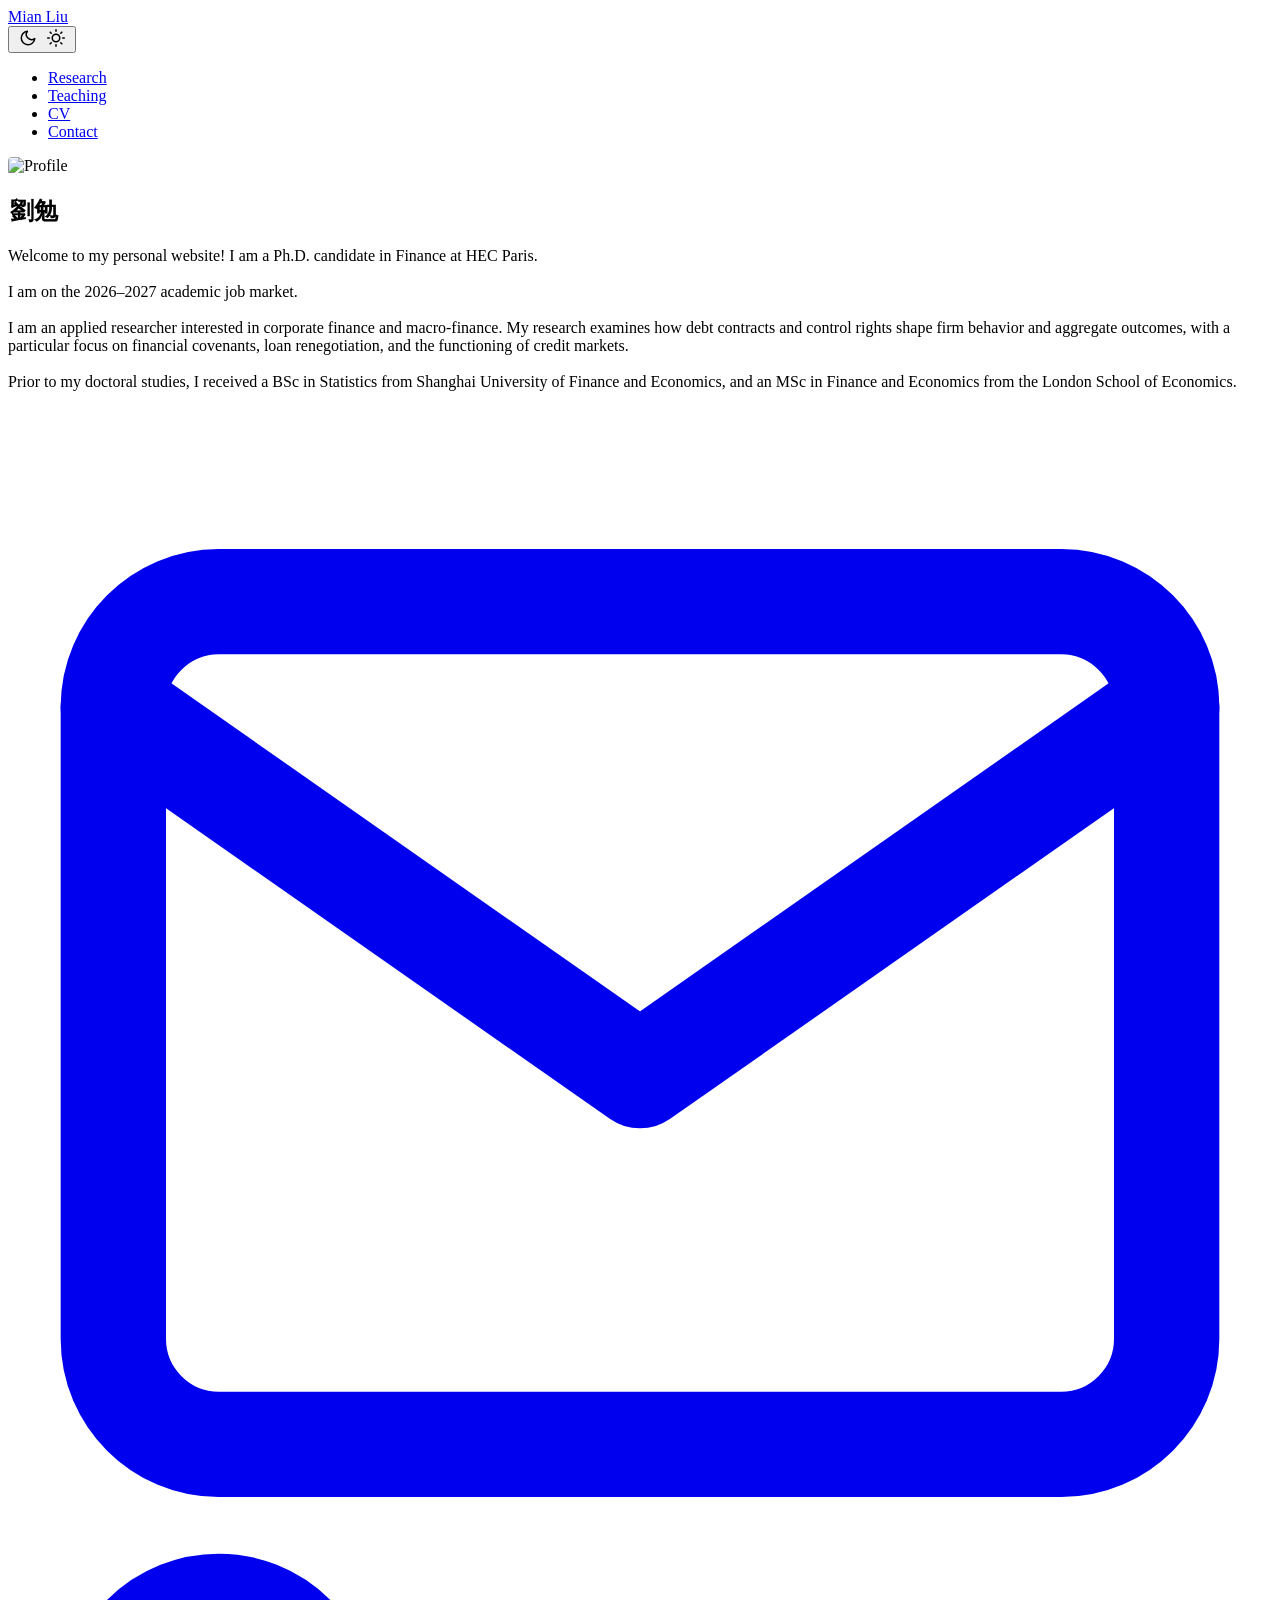
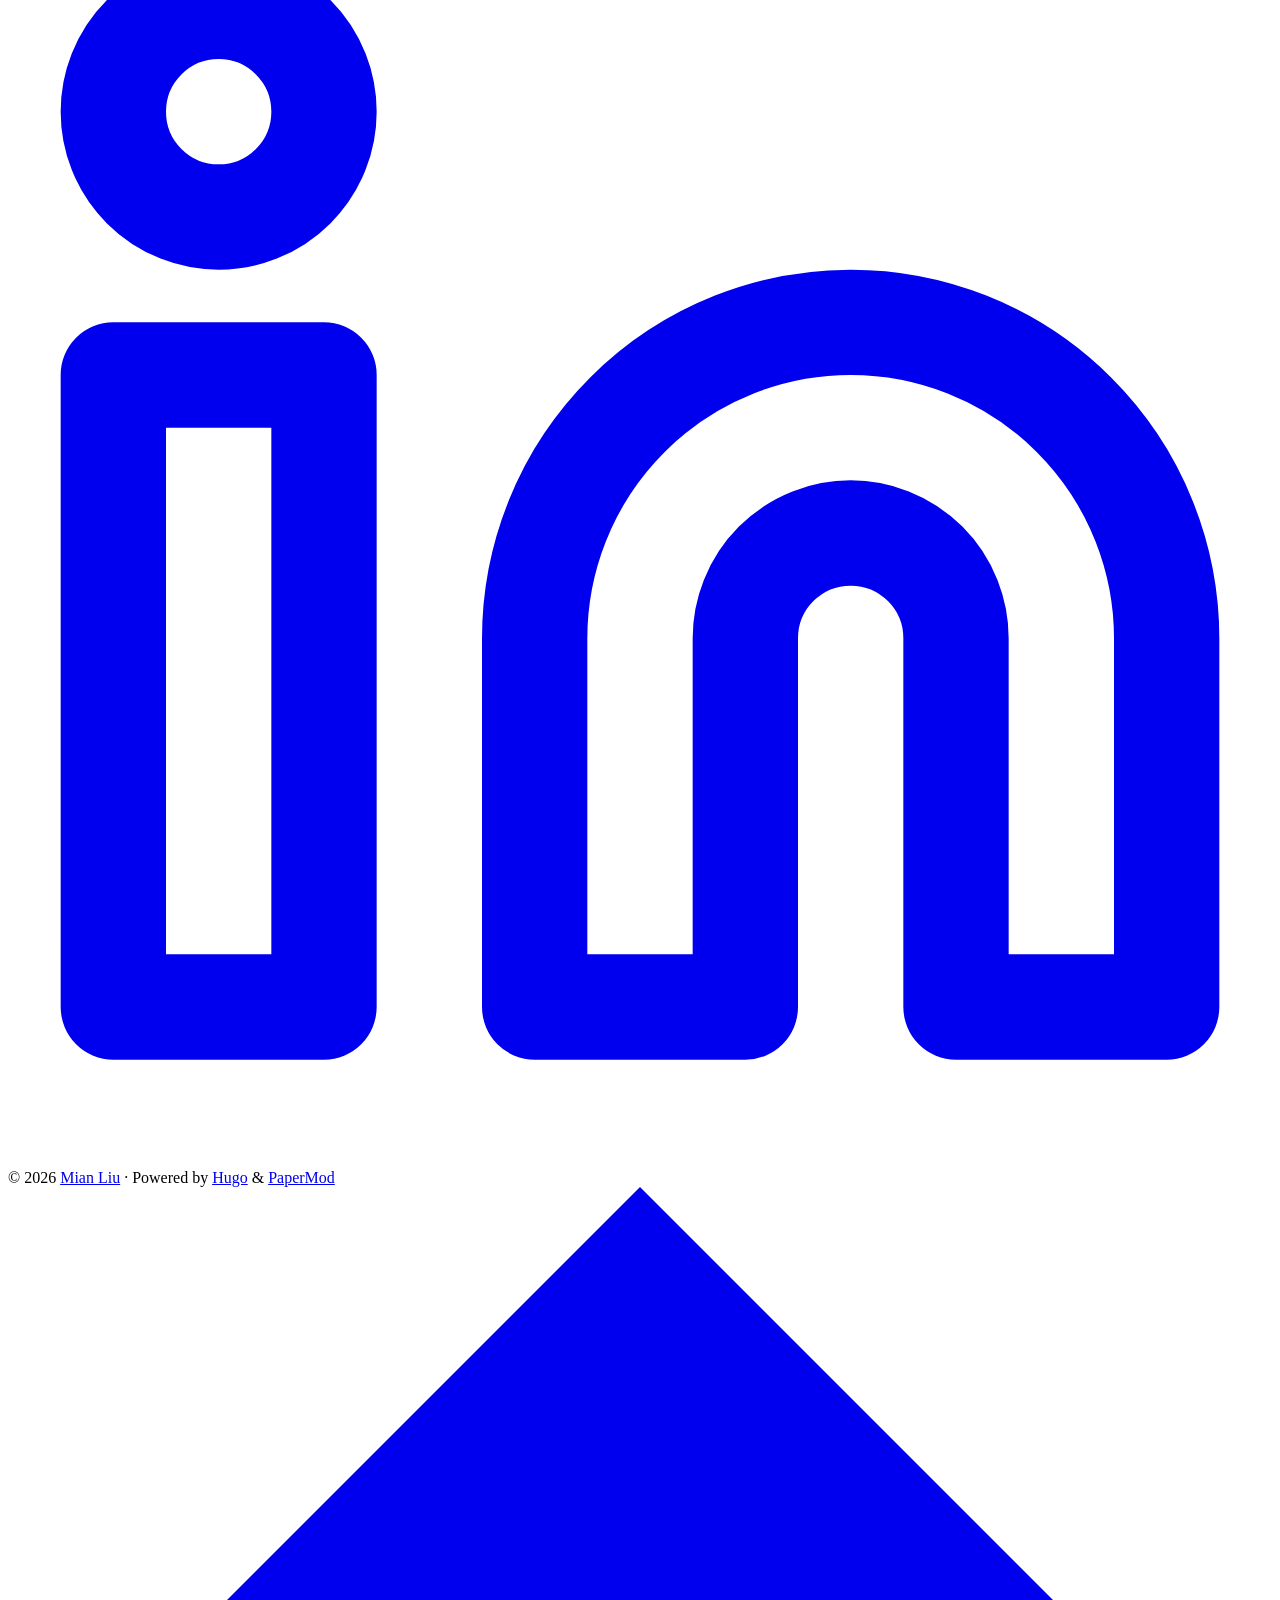
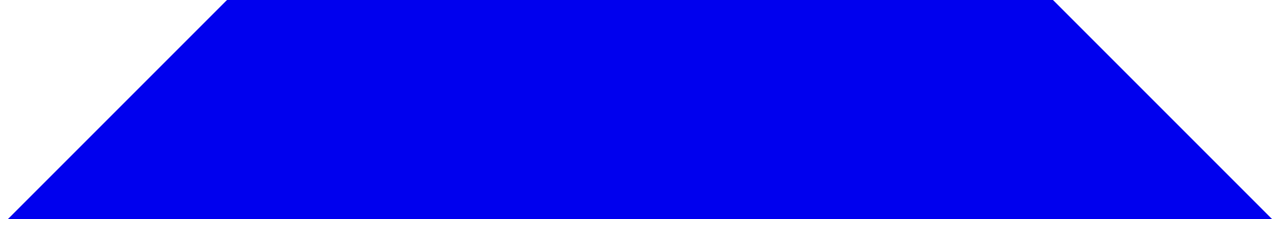
==== commit ffb08041: "Update site" ====
--- a/public/index.html
+++ b/public/index.html
@@ -148,7 +148,7 @@
           Welcome to my personal website! I am a Ph.D. candidate in Finance at HEC Paris.<br><br>
   I am on the 2026–2027 academic job market.<br><br>
   I am an applied researcher interested in corporate finance and macro-finance. 
-  My research examines how debt contracts and control rights shape firm behavior and aggregate outcomes, with a particular focus on financial covenants, loan renegotiation, and financial stability.<br><br>
+  My research examines how debt contracts and control rights shape firm behavior and aggregate outcomes, with a particular focus on financial covenants, loan renegotiation, and the functioning of credit markets.<br><br>
   Prior to my doctoral studies, I received a BSc in Statistics from Shanghai University of Finance and Economics, and an MSc in Finance and Economics from the London School of Economics.
   
         </p>
